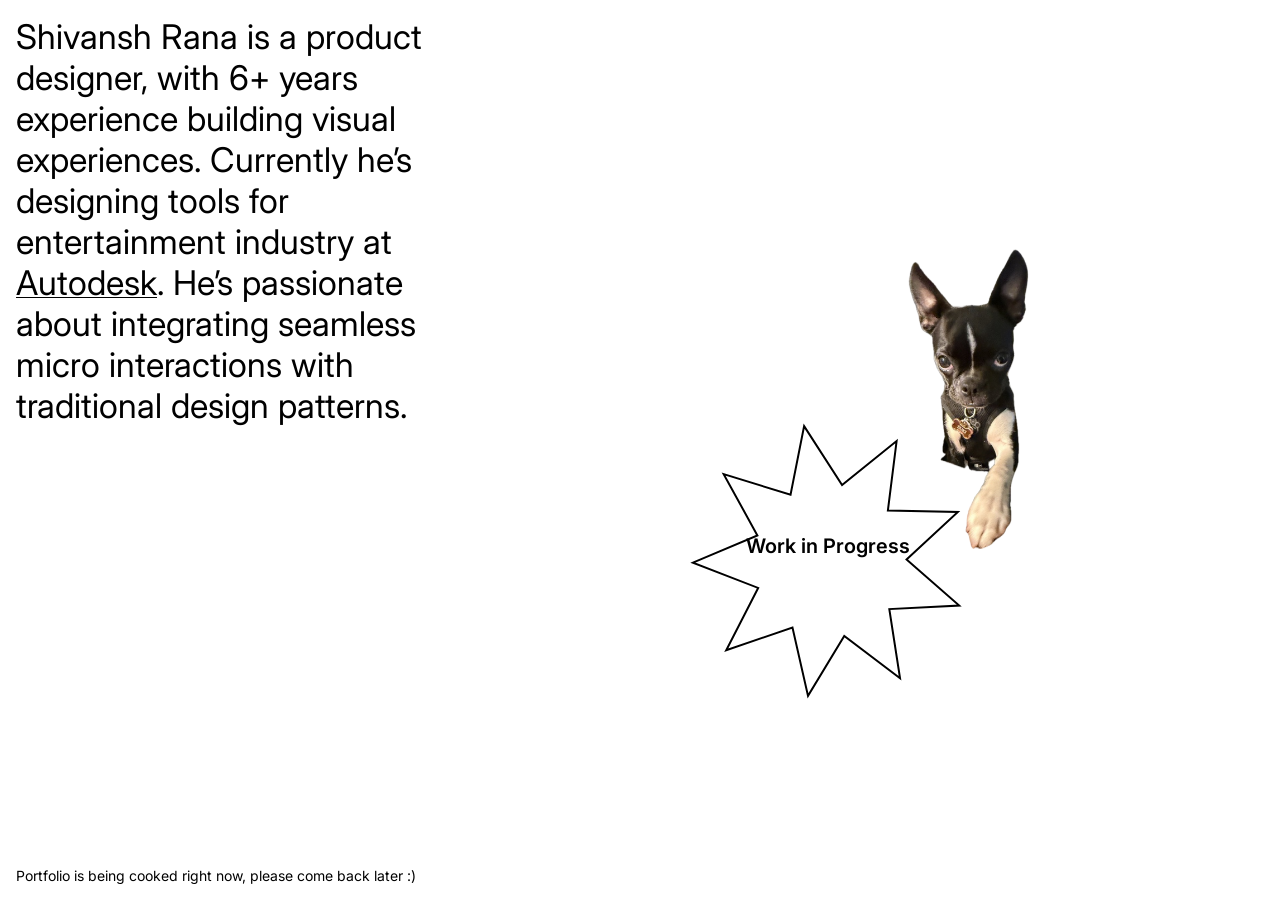
==== placeholder/index.html @ e906c5b4 "Add placeholder landing page as a self-contained subfolder. View-only coming-soon page from Figma 14" ====
<!doctype html>
<html lang="en">
  <head>
    <meta charset="UTF-8" />
    <meta name="viewport" content="width=device-width, initial-scale=1.0" />
    <meta name="robots" content="noindex" />
    <title>Shivansh Rana — Portfolio coming soon</title>
    <link rel="preconnect" href="https://fonts.googleapis.com" />
    <link rel="preconnect" href="https://fonts.gstatic.com" crossorigin />
    <link
      href="https://fonts.googleapis.com/css2?family=Inter:wght@400;600&display=swap"
      rel="stylesheet"
    />
    <link rel="stylesheet" href="./placeholder.css?v=2" />
  </head>
  <body class="placeholder-page">
    <main class="placeholder-page__stage" aria-label="Portfolio placeholder">
      <p class="placeholder-page__intro">
        Shivansh Rana is a product designer, with 6+ years experience building visual experiences.
        Currently he’s designing tools for entertainment industry at
        <span class="placeholder-page__autodesk">Autodesk</span>. He’s passionate about integrating
        seamless micro interactions with traditional design patterns.
      </p>

      <div class="placeholder-page__wip" aria-hidden="true">
        <img
          class="placeholder-page__dog"
          src="./assets/dog.png"
          alt=""
          width="120"
          height="301"
          draggable="false"
        />
        <div class="placeholder-page__star-wrap">
          <svg
            class="placeholder-page__star"
            viewBox="0 0 276.077 271.883"
            fill="none"
            aria-hidden="true"
          >
            <path
              d="M138.039 2.66809L164.374 67.8118L226.422 34.837L204.723 101.668L273.45 116.291L213.869 153.539L257.117 208.918L187.533 199.154L185.066 269.376L138.039 217.168L91.0109 269.376L88.544 199.154L18.9601 208.918L62.2084 153.539L2.62756 116.291L71.3547 101.668L49.6553 34.837L111.703 67.8118L138.039 2.66809Z"
              fill="#ffffff"
              stroke="#000000"
              stroke-width="2"
            />
          </svg>
          <p class="placeholder-page__star-label">Work in Progress</p>
        </div>
      </div>

      <p class="placeholder-page__footer">
        Portfolio is being cooked right now, please come back later :)
      </p>
    </main>
  </body>
</html>
---- placeholder/placeholder.css ----
/* Figma frame `148:765` — view-only placeholder landing */

*,
*::before,
*::after {
  box-sizing: border-box;
}

html,
body {
  margin: 0;
  height: 100%;
}

.placeholder-page {
  min-height: 100dvh;
  background: #ffffff;
  color: #000000;
  font-family: Inter, system-ui, -apple-system, sans-serif;
  -webkit-font-smoothing: antialiased;
  /* Entire page is display-only */
  pointer-events: none;
  user-select: none;
  cursor: default;
}

.placeholder-page__stage {
  position: relative;
  width: 100%;
  min-height: 100dvh;
  max-width: 1440px;
  margin: 0 auto;
  overflow: visible;
  padding-bottom: max(48px, env(safe-area-inset-bottom, 0px));
}

.placeholder-page__intro {
  position: absolute;
  left: max(16px, env(safe-area-inset-left, 0px));
  top: max(16px, env(safe-area-inset-top, 0px));
  width: min(456px, calc(100vw - 32px));
  margin: 0;
  font-size: 34px;
  line-height: normal;
  font-weight: 400;
}

.placeholder-page__autodesk {
  text-decoration: underline;
  text-decoration-thickness: 1px;
  text-underline-offset: 2px;
}

.placeholder-page__wip {
  position: absolute;
  left: 57.2%;
  top: 33%;
  width: 337px;
  height: 445px;
  transform: translateX(-12%) translateY(-48px);
}

.placeholder-page__dog {
  position: absolute;
  right: 0;
  top: 0;
  display: block;
  width: 120px;
  height: auto;
}

.placeholder-page__star-wrap {
  position: absolute;
  left: 0;
  bottom: 0;
  width: 275px;
  height: 275px;
  transform: rotate(-10.83deg);
  transform-origin: center center;
}

.placeholder-page__star {
  display: block;
  width: 100%;
  height: 100%;
}

.placeholder-page__star-label {
  position: absolute;
  left: 50%;
  top: 46%;
  transform: translate(-50%, -50%) rotate(10.83deg);
  margin: 0;
  font-size: 20px;
  font-weight: 600;
  line-height: normal;
  text-align: center;
  white-space: nowrap;
}

.placeholder-page__footer {
  position: absolute;
  left: max(16px, env(safe-area-inset-left, 0px));
  bottom: max(16px, env(safe-area-inset-bottom, 0px));
  margin: 0;
  font-size: 14px;
  line-height: normal;
  white-space: nowrap;
}

@media (max-width: 900px) {
  .placeholder-page__intro {
    font-size: 28px;
    max-width: min(456px, calc(100vw - 32px));
  }

  .placeholder-page__wip {
    position: relative;
    left: auto;
    top: auto;
    transform: none;
    width: min(337px, calc(100vw - 32px));
    height: auto;
    min-height: 320px;
    margin: max(112px, 18dvh) auto 0;
  }

  .placeholder-page__star-wrap {
    position: relative;
    left: auto;
    bottom: auto;
    margin: 64px auto 0;
  }

  .placeholder-page__dog {
    right: max(0px, calc(50% - 150px));
    top: 0;
  }

  .placeholder-page__footer {
    position: static;
    padding: 32px max(16px, env(safe-area-inset-left, 0px))
      max(16px, env(safe-area-inset-bottom, 0px));
    white-space: normal;
  }
}

@media (max-width: 640px) {
  .placeholder-page__intro {
    position: relative;
    font-size: 28px;
  }

  .placeholder-page__stage {
    display: flex;
    flex-direction: column;
    min-height: 100dvh;
  }

  .placeholder-page__wip {
    margin-top: 8px;
    flex: 0 0 auto;
  }

  .placeholder-page__footer {
    margin-top: auto;
  }
}
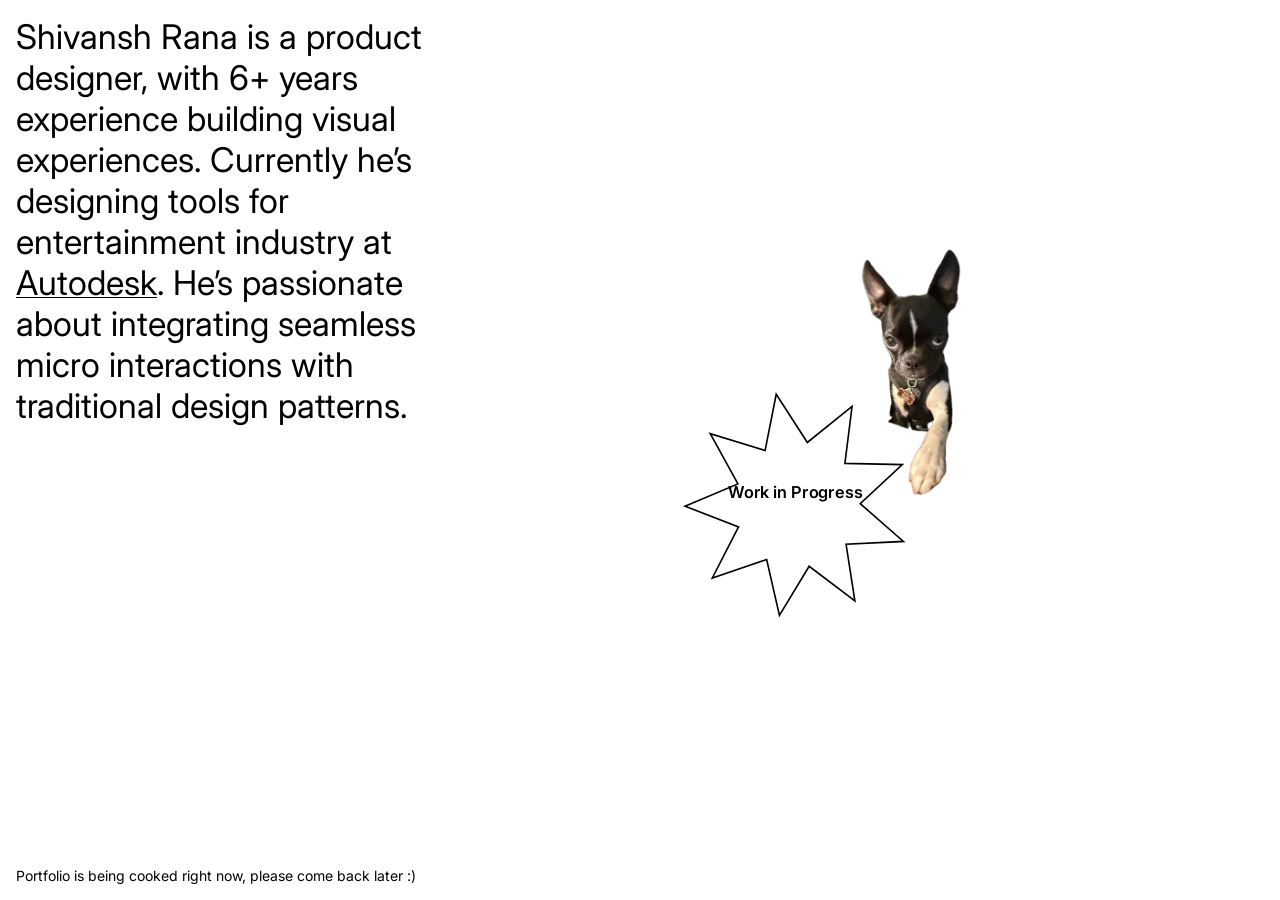
==== commit ac351331: "Scale down placeholder hero group to avoid viewport clipping. Shrink dog and Work in Progress star p" ====
--- a/placeholder/index.html
+++ b/placeholder/index.html
@@ -11,7 +11,7 @@
       href="https://fonts.googleapis.com/css2?family=Inter:wght@400;600&display=swap"
       rel="stylesheet"
     />
-    <link rel="stylesheet" href="./placeholder.css?v=2" />
+    <link rel="stylesheet" href="./placeholder.css?v=3" />
   </head>
   <body class="placeholder-page">
     <main class="placeholder-page__stage" aria-label="Portfolio placeholder">
--- a/placeholder/placeholder.css
+++ b/placeholder/placeholder.css
@@ -52,12 +52,14 @@
 }
 
 .placeholder-page__wip {
+  --wip-scale: 0.82;
   position: absolute;
-  left: 57.2%;
+  left: 54%;
   top: 33%;
   width: 337px;
   height: 445px;
-  transform: translateX(-12%) translateY(-48px);
+  transform: translateX(-12%) translateY(-48px) scale(var(--wip-scale));
+  transform-origin: 55% 0%;
 }
 
 .placeholder-page__dog {
@@ -115,13 +117,15 @@
   }
 
   .placeholder-page__wip {
+    --wip-scale: 0.88;
     position: relative;
     left: auto;
     top: auto;
-    transform: none;
-    width: min(337px, calc(100vw - 32px));
+    transform: scale(var(--wip-scale));
+    transform-origin: top center;
+    width: min(337px, calc(100vw - 48px));
     height: auto;
-    min-height: 320px;
+    min-height: 280px;
     margin: max(112px, 18dvh) auto 0;
   }
 
@@ -129,7 +133,7 @@
     position: relative;
     left: auto;
     bottom: auto;
-    margin: 64px auto 0;
+    margin: 56px auto 0;
   }
 
   .placeholder-page__dog {
@@ -158,6 +162,7 @@
   }
 
   .placeholder-page__wip {
+    --wip-scale: 0.84;
     margin-top: 8px;
     flex: 0 0 auto;
   }
